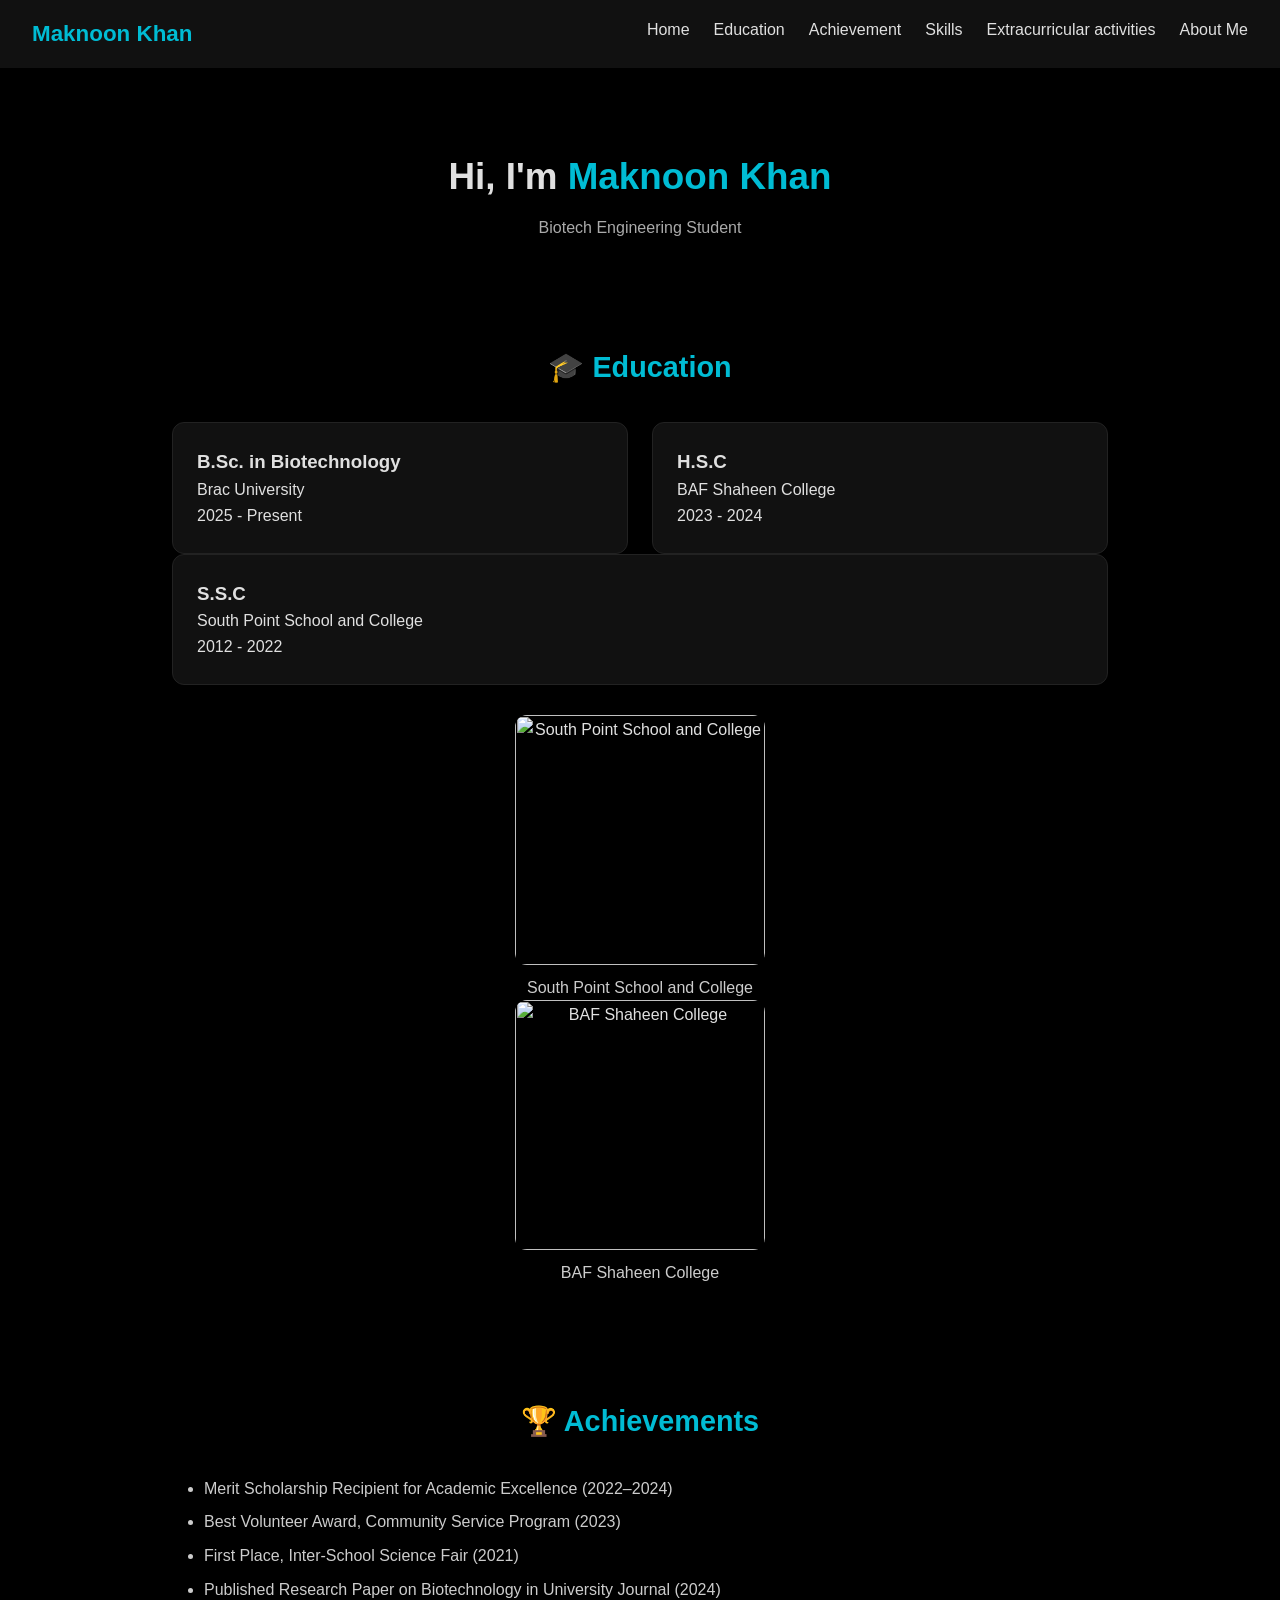
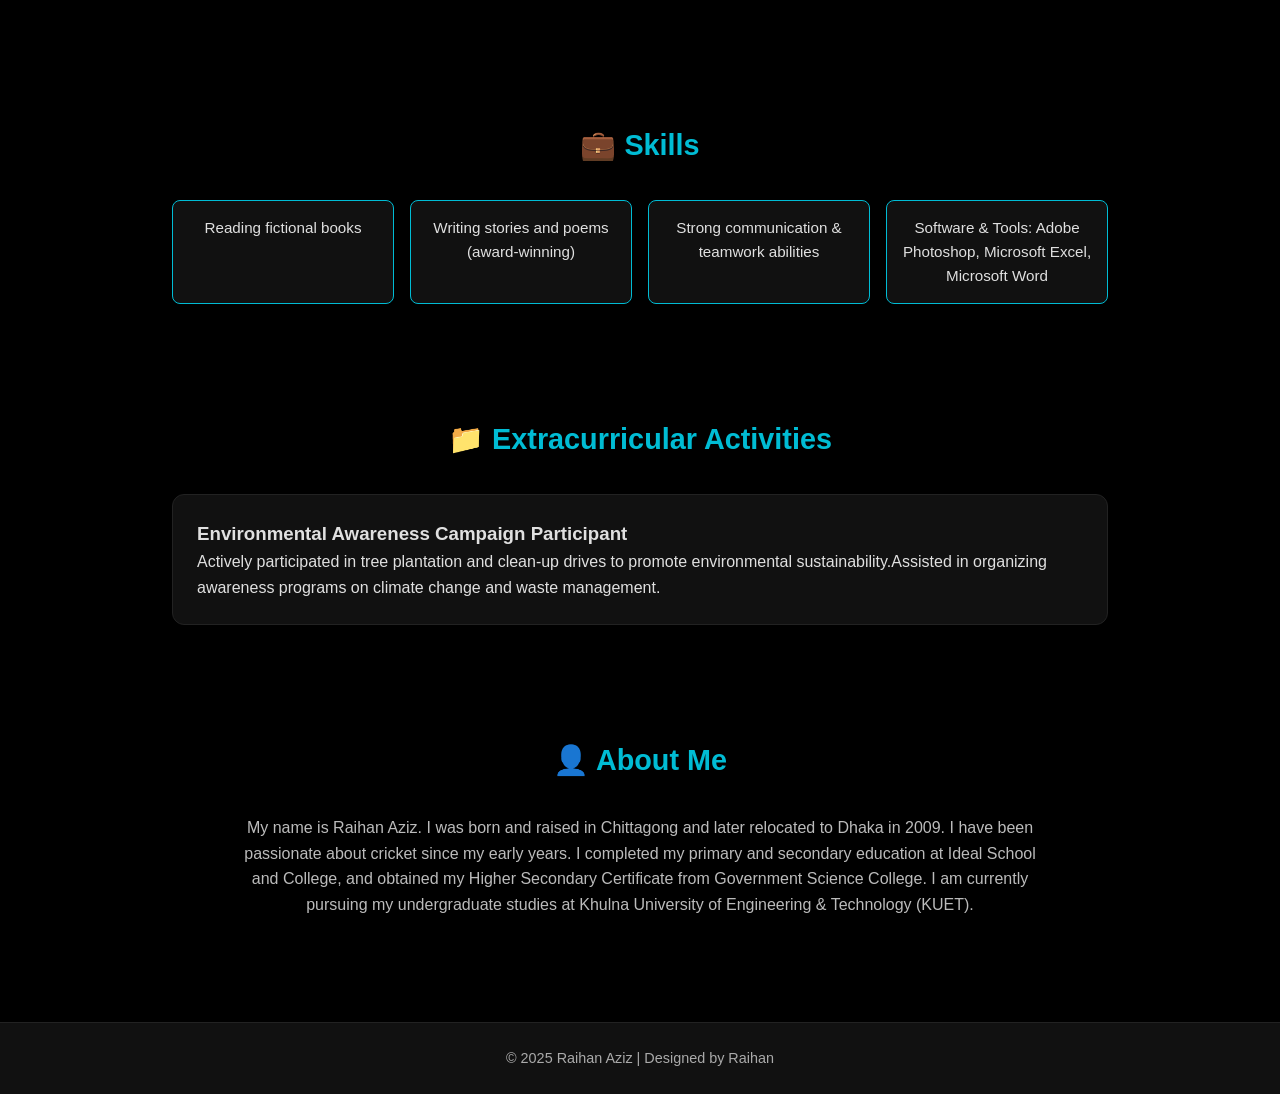
==== index.html @ 6156e7d3 "Update and rename raihan.html to index.html" ====
<html lang="en">
<head>
  <meta charset="UTF-8" />
  <meta name="viewport" content="width=device-width, initial-scale=1.0" />
  <title>Maknoon Khan - Portfolio</title>
  <link rel="stylesheet" href="style200.css" />
</head>
<body>
  <nav>
    <div class="logo">Maknoon Khan</div>
    <ul class="nav-links">
      <li><a href="#home">Home</a></li>
      <li><a href="#education">Education</a></li>
      <li><a href="#achievement">Achievement</a></li>
      <li><a href="#skills">Skills</a></li>
      <li><a href="#extracurricular activities">Extracurricular activities</a></li>
      <li><a href="#about">About Me</a></li>
    </ul>
  </nav>

  <section id="home" class="hero">

    <h1>Hi, I'm <span>Maknoon Khan</span></h1>
    <p>Biotech Engineering Student</p>
  </section>

  <section id="education" class="section">
    <h2>🎓 Education</h2>
    <div class="cards">
      <div class="card">
        <h3>B.Sc. in Biotechnology</h3>
        <p>Brac University</p>
        <p>2025 - Present</p>
      </div>
      <div class="card">
        <h3>H.S.C</h3>
        <p>BAF Shaheen College</p>
        <p>2023 - 2024</p>
      </div>
    </div>
    <div class="card">
        <h3>S.S.C</h3>
        <p>South Point School and College</p>
        <p> 2012 - 2022</p>
      </div>
    </div>
    <div class="edu-pics">
      <div class="pic-card">
        <img src="C:/Users/USER/Downloads/observerbd.com_1578768567.jpg" alt="South Point School and College" />
        <p>South Point School and College</p>
      </div>
    </div>
    <div class="pic-card">
      <img src="C:/Users/USER/Downloads/shaheen3.jpg" alt="BAF Shaheen College" />
      <p>BAF Shaheen College</p>
    </div>
  </section>

  <section id="achievement" class="section">
    <h2>🏆 Achievements</h2>
    <ul>
      <li>Merit Scholarship Recipient for Academic Excellence (2022–2024)</li>
      <li>Best Volunteer Award, Community Service Program (2023)</li>
      <li>First Place, Inter-School Science Fair (2021)</li>
      <li>Published Research Paper on Biotechnology in University Journal (2024)</li>
    </ul>
  </section>

  <section id="skills" class="section">
    <h2>💼 Skills</h2>
    <div class="skills-grid">
      <div class="skill">Reading fictional books</div>
      <div class="skill">Writing stories and poems (award-winning)
</div>
      <div class="skill">Strong communication & teamwork abilities</div>
      <div class="skill">Software & Tools: Adobe Photoshop, Microsoft Excel, Microsoft Word
</div>
    </div>
  </section>

  <section id="Extracurricular Activities" class="section">
    <h2>📁 Extracurricular Activities</h2>
    <div class="cards">
      <div class="card">
        <h3>Environmental Awareness Campaign Participant</h3>
        <p>Actively participated in tree plantation and clean-up drives to promote environmental sustainability.Assisted in organizing awareness programs on climate change and waste management.</p>
      </div>
    </div>
  </section>

  <section id="about" class="section">
    <h2>👤 About Me</h2>
    <p>
      My name is Raihan Aziz. I was born and raised in Chittagong and later relocated to Dhaka in 2009. I have been passionate about cricket since my early years. I completed my primary and secondary education at Ideal School and College, and obtained my Higher Secondary Certificate from Government Science College. I am currently pursuing my undergraduate studies at Khulna University of Engineering & Technology (KUET).
    </p>
  </section>

  <footer>
    <p>© 2025 Raihan Aziz | Designed by Raihan</p>
  </footer>
</body>

</html>
---- style200.css ----
* {
  margin: 0;
  padding: 0;
  box-sizing: border-box;
  font-family: "Poppins", sans-serif;
  scroll-behavior: smooth;
}

/* ===== Base Theme ===== */
body {
  background-color: #000;
  color: #e0e0e0;
  line-height: 1.6;
}

/* ===== Navbar ===== */
nav {
  background-color: #111;
  display: flex;
  justify-content: space-between;
  align-items: center;
  padding: 1rem 2rem;
  position: sticky;
  top: 0;
  z-index: 100;
  box-shadow: 0 2px 10px rgba(0, 0, 0, 0.6);
}

.logo {
  font-size: 1.4rem;
  font-weight: 600;
  color: #00bcd4;
}

.nav-links {
  list-style: none;
  display: flex;
  gap: 1.5rem;
}

.nav-links a {
  color: #e0e0e0;
  text-decoration: none;
  font-weight: 500;
  transition: color 0.3s ease;
}

.nav-links a:hover {
  color: #00bcd4;
}

/* ===== Hero Section ===== */
.hero {
  text-align: center;
  padding: 5rem 2rem 3rem;
}

.profile-pic {
  width: 180px;
  height: 180px;
  border-radius: 50%;
  border: 3px solid #00bcd4;
  object-fit: cover;
  filter: brightness(1.15) contrast(1.1);
  transition: all 0.3s ease;
  margin-bottom: 1rem;
}

.profile-pic:hover {
  filter: brightness(1.25) contrast(1.2) saturate(1.1);
  box-shadow: 0 0 25px #00bcd4;
}

.hero h1 {
  font-size: 2.3rem;
  margin-bottom: 0.5rem;
}

.hero span {
  color: #00bcd4;
}

.hero p {
  color: #aaa;
  max-width: 700px;
  margin: 0.5rem auto 0;
  font-size: 1rem;
}

/* ===== Section Layout ===== */
.section {
  padding: 3.5rem 2rem;
  max-width: 1000px;
  margin: 0 auto;
}

.section h2 {
  text-align: center;
  color: #00bcd4;
  margin-bottom: 2rem;
  font-size: 1.8rem;
}

/* ===== Cards (Education, Projects) ===== */
.cards {
  display: grid;
  grid-template-columns: repeat(auto-fit, minmax(260px, 1fr));
  gap: 1.5rem;
}

.card {
  background-color: #111;
  border-radius: 12px;
  padding: 1.5rem;
  transition: all 0.3s ease;
  border: 1px solid #222;
}

.card:hover {
  transform: translateY(-5px);
  box-shadow: 0 0 20px rgba(0, 188, 212, 0.4);
  border-color: #00bcd4;
}

/* ===== Achievements ===== */
ul {
  list-style: disc;
  margin-left: 2rem;
  color: #ccc;
}

li {
  margin-bottom: 0.5rem;
}

/* ===== Skills Section ===== */
.skills-grid {
  display: grid;
  grid-template-columns: repeat(auto-fit, minmax(180px, 1fr));
  gap: 1rem;
  text-align: center;
}

.skill {
  background-color: #111;
  border: 1px solid #00bcd4;
  padding: 0.9rem;
  border-radius: 8px;
  transition: all 0.3s ease;
  font-size: 0.95rem;
}

.skill:hover {
  background-color: #00bcd4;
  color: #000;
  transform: scale(1.05);
}

/* ===== About Me ===== */
#about p {
  text-align: center;
  max-width: 800px;
  margin: 0 auto;
  color: #bbb;
  font-size: 1rem;
}

/* ===== Footer ===== */
footer {
  background-color: #111;
  text-align: center;
  padding: 1.5rem 1rem;
  color: #aaa;
  margin-top: 3rem;
  font-size: 0.9rem;
  border-top: 1px solid #222;
}

footer a {
  color: #00bcd4;
  text-decoration: none;
  margin: 0 0.3rem;
}

footer a:hover {
  text-decoration: underline;
}
.edu-pics {
  display: flex;
  justify-content: center;
  gap: 40px;
  margin-top: 30px;
}

.pic-card {
  text-align: center;
}

.pic-card img {
  width: 250px;
  height: auto;
  border-radius: 12px;
  box-shadow: 0 4px 12px rgba(0, 0, 0, 0.5);
  transition: transform 0.3s;
}

.pic-card img:hover {
  transform: scale(1.05);
}

.pic-card p {
  margin-top: 10px;
  font-size: 16px;
  color: #ccc; /* light color for dark mode */
}
.activities-img {
  width: 100%;
  max-width: 200px; /* smaller size */
  height: auto;
  border-radius: 12px;
  margin: 15px auto 0 auto; /* centers the image */
  box-shadow: 0 4px 12px rgba(0, 0, 0, 0.5);
  transition: transform 0.3s;
}

.activities-img:hover {
  transform: scale(1.05);
}
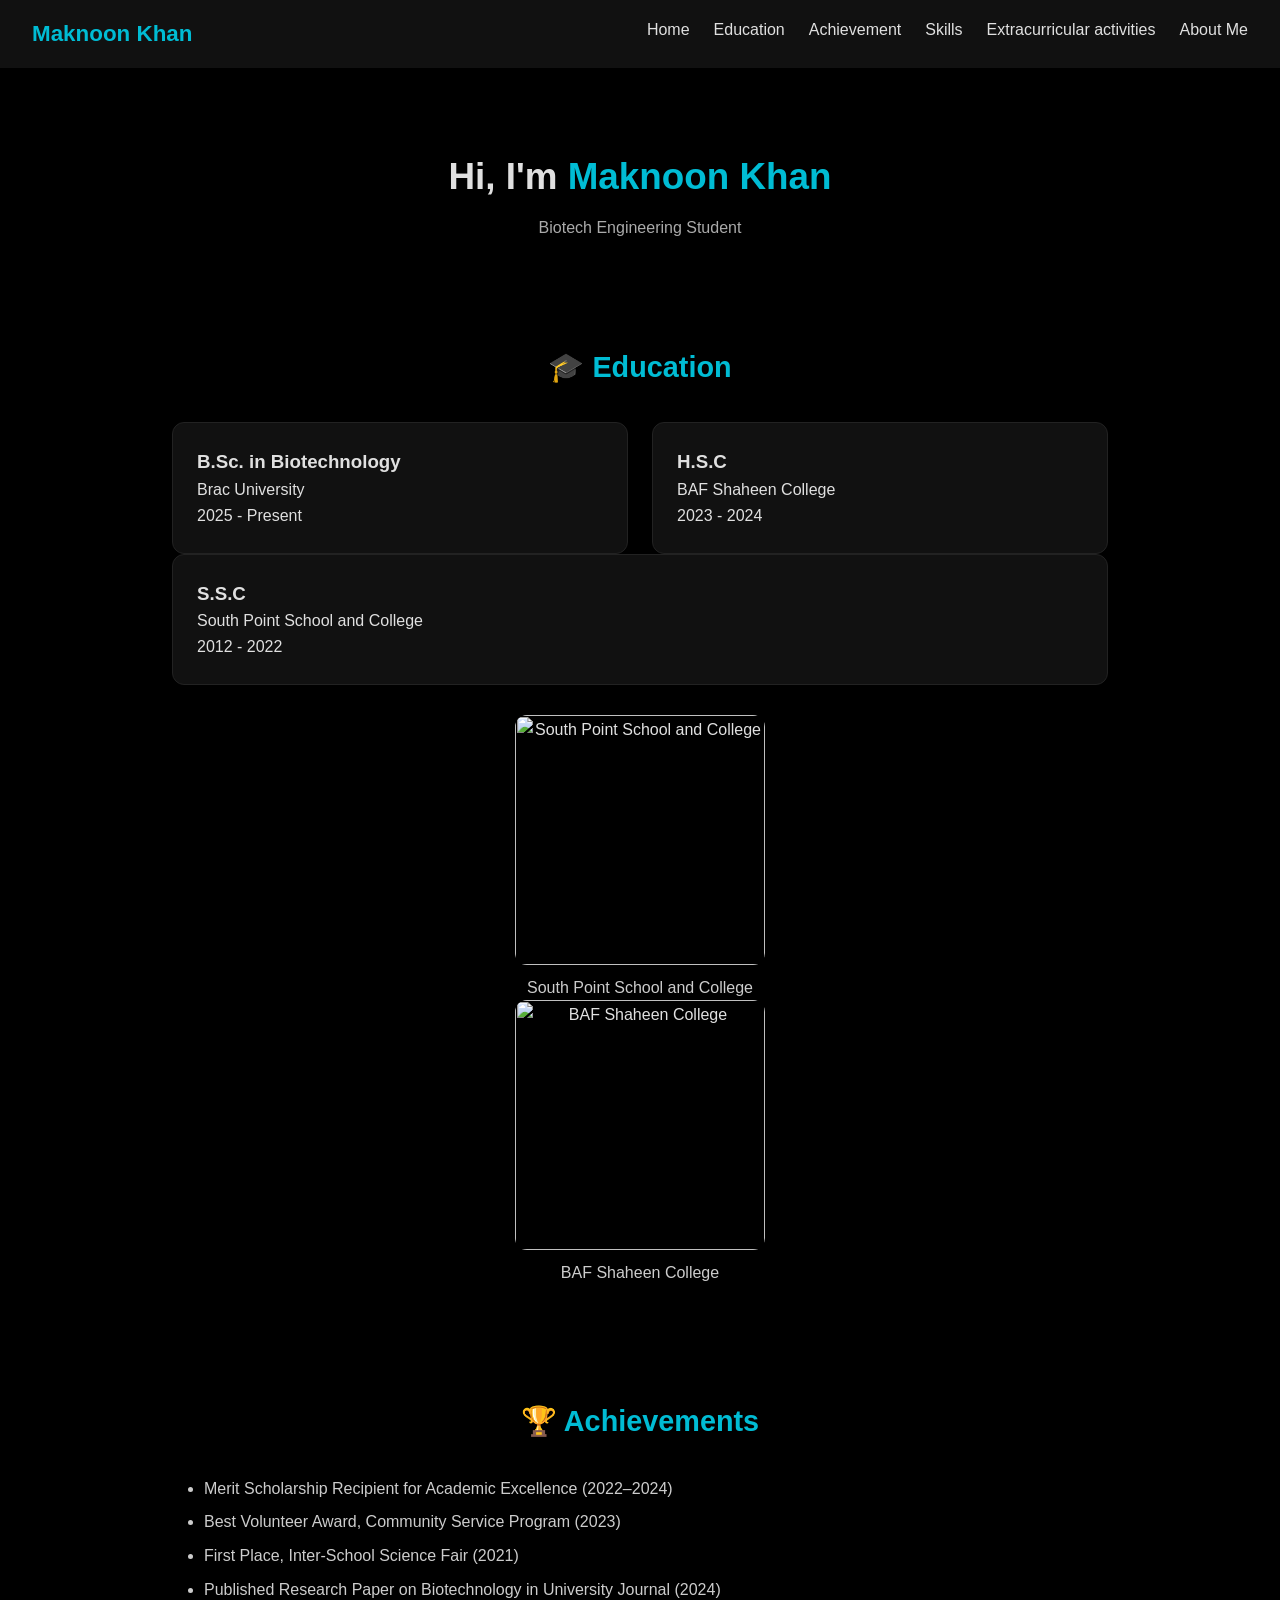
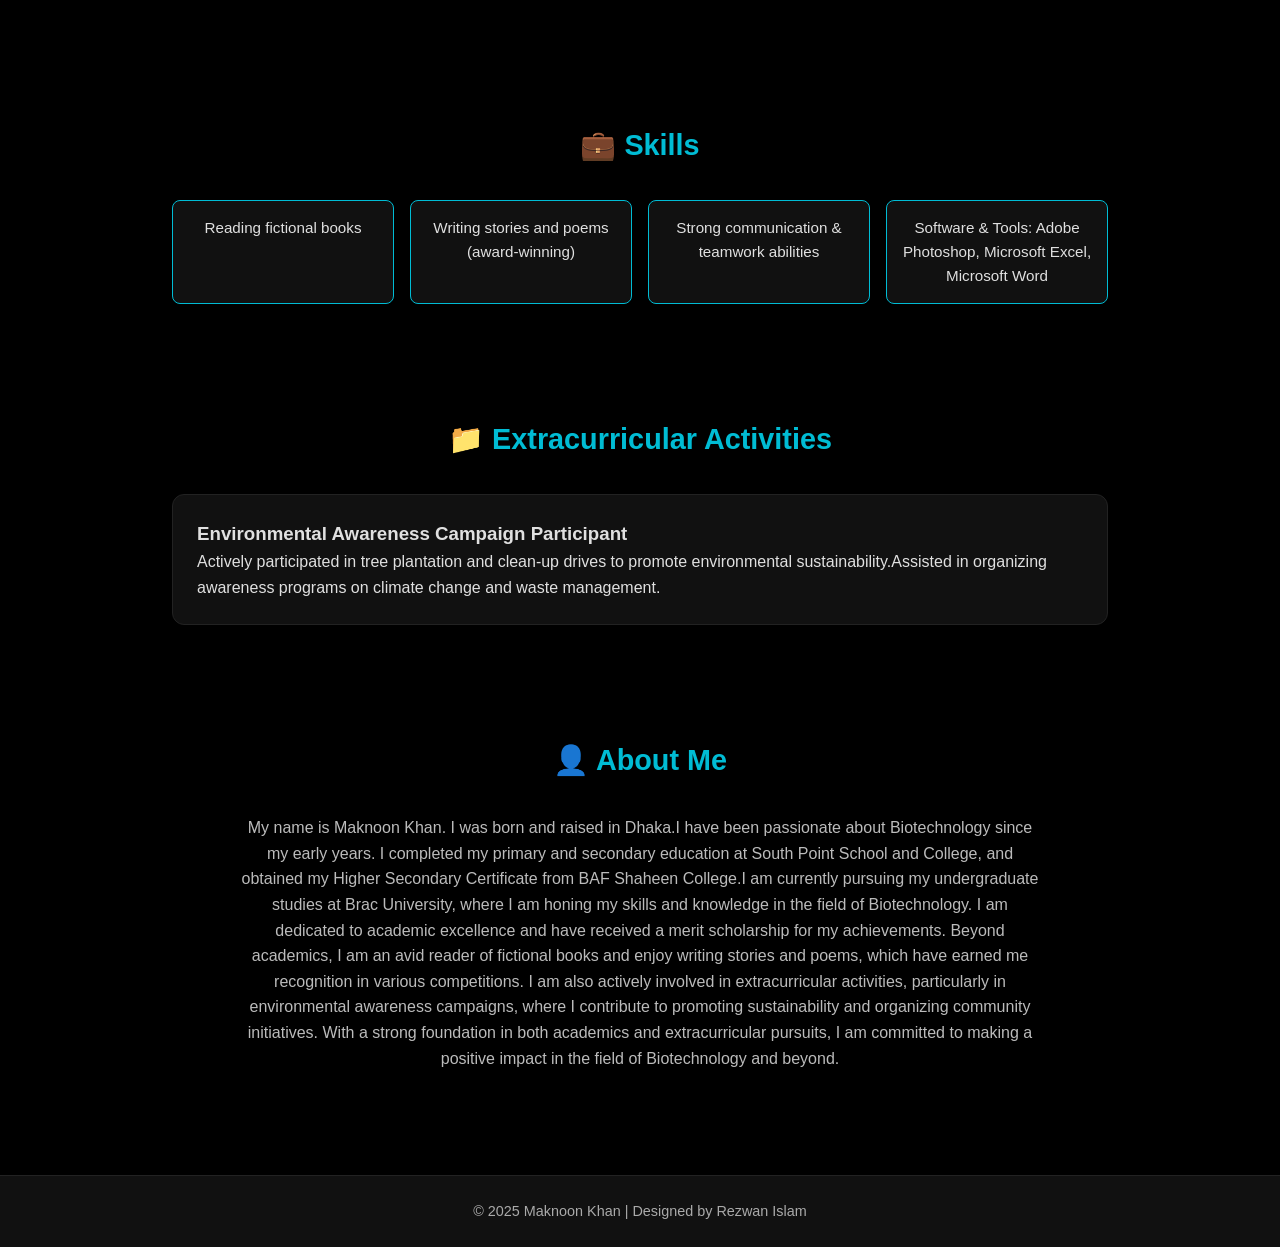
==== commit bca1a8cd: "Update and rename raihan.html to index.html" ====
--- a/index.html
+++ b/index.html
@@ -91,13 +91,12 @@
   <section id="about" class="section">
     <h2>👤 About Me</h2>
     <p>
-      My name is Raihan Aziz. I was born and raised in Chittagong and later relocated to Dhaka in 2009. I have been passionate about cricket since my early years. I completed my primary and secondary education at Ideal School and College, and obtained my Higher Secondary Certificate from Government Science College. I am currently pursuing my undergraduate studies at Khulna University of Engineering & Technology (KUET).
+      My name is Maknoon Khan. I was born and raised in Dhaka.I have been passionate about Biotechnology since my early years. I completed my primary and secondary education at South Point School and College, and obtained my Higher Secondary Certificate from BAF Shaheen College.I am currently pursuing my undergraduate studies at Brac University, where I am honing my skills and knowledge in the field of Biotechnology. I am dedicated to academic excellence and have received a merit scholarship for my achievements. Beyond academics, I am an avid reader of fictional books and enjoy writing stories and poems, which have earned me recognition in various competitions. I am also actively involved in extracurricular activities, particularly in environmental awareness campaigns, where I contribute to promoting sustainability and organizing community initiatives. With a strong foundation in both academics and extracurricular pursuits, I am committed to making a positive impact in the field of Biotechnology and beyond.
     </p>
   </section>
 
   <footer>
-    <p>© 2025 Raihan Aziz | Designed by Raihan</p>
+    <p>© 2025 Maknoon Khan | Designed by Rezwan Islam</p>
   </footer>
 </body>
-
 </html>
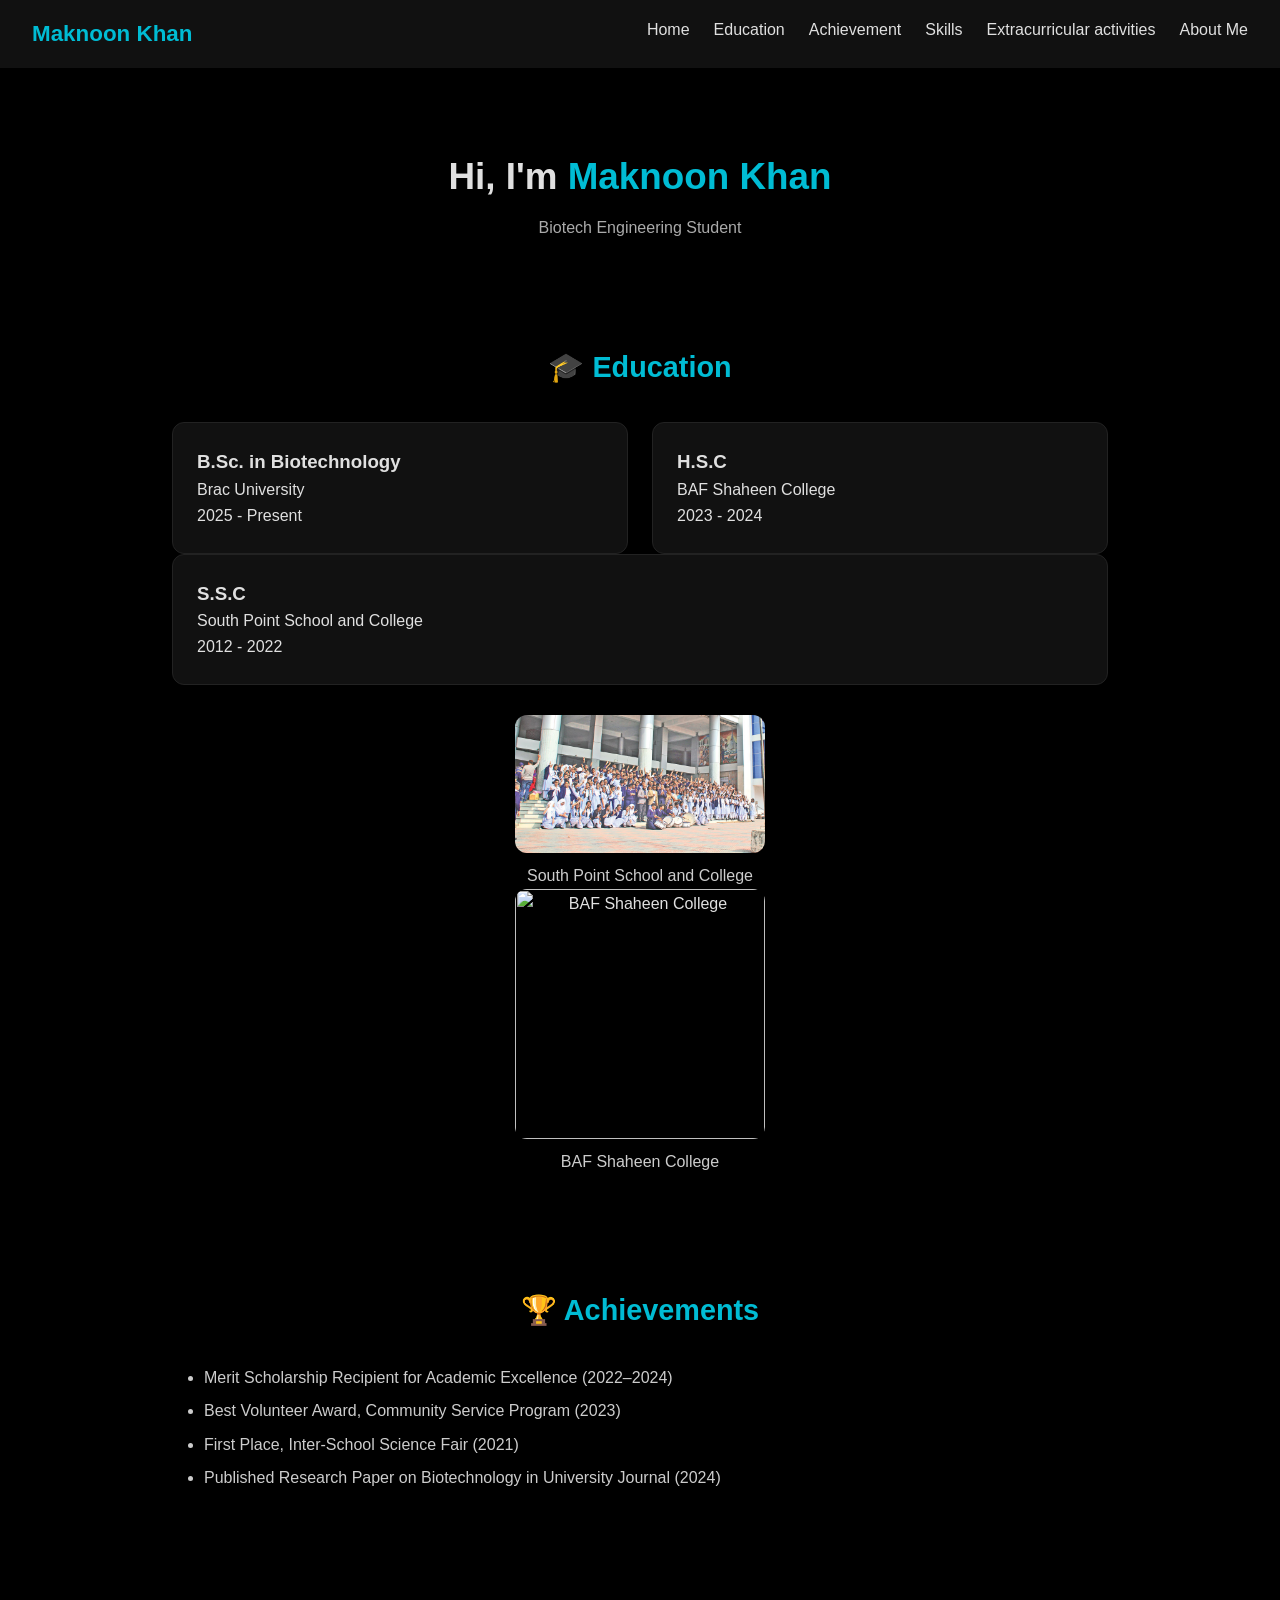
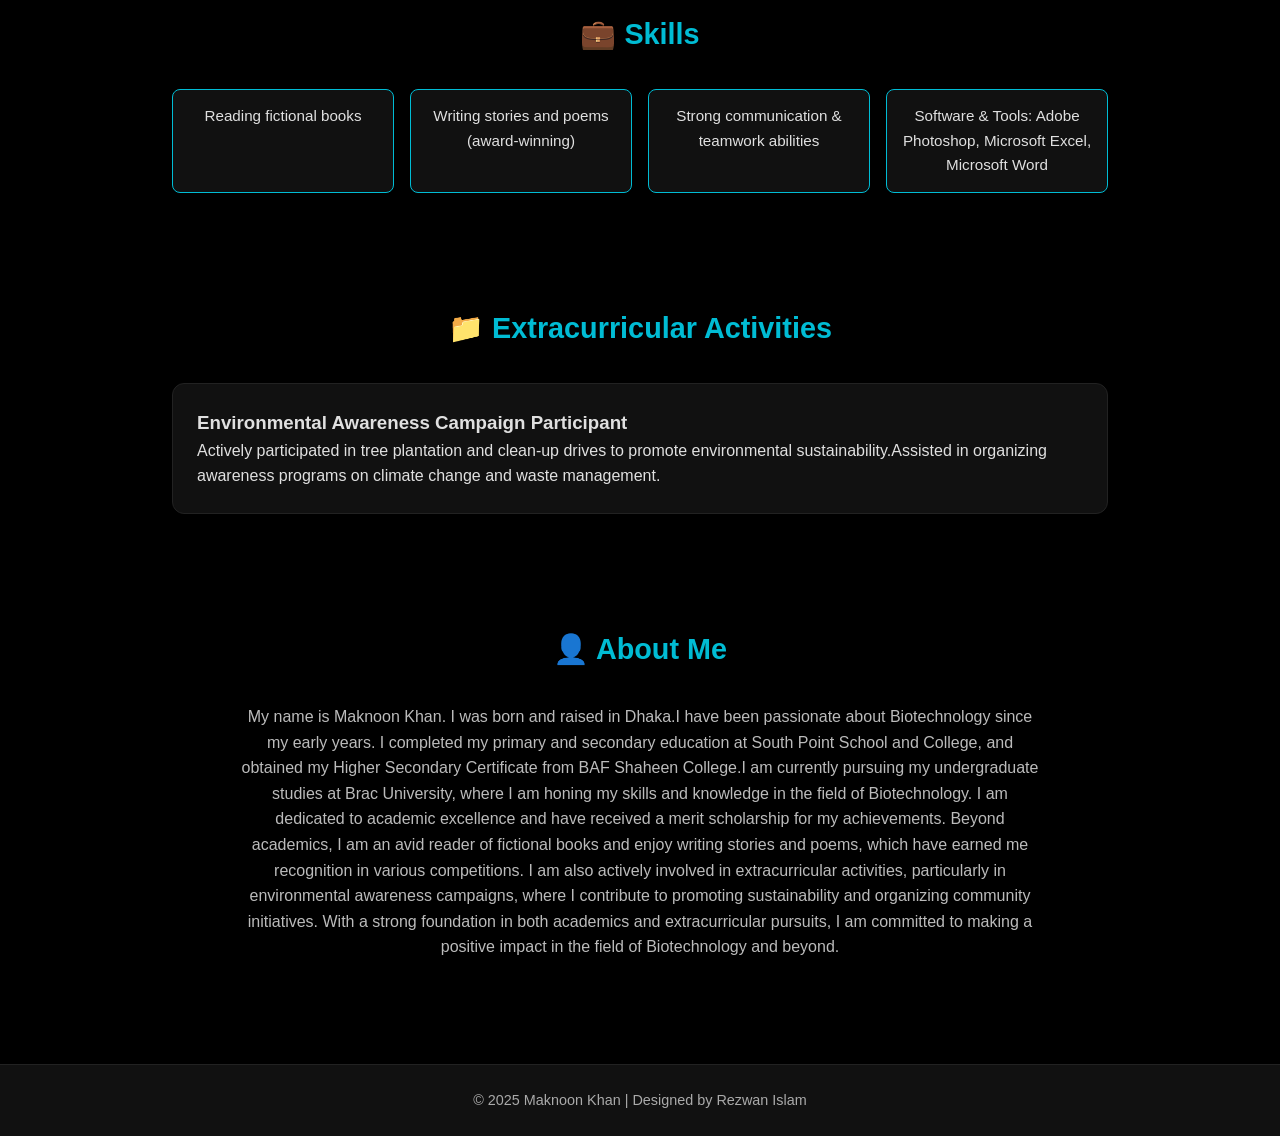
==== commit b71c2b1d: "Fix HTML formatting and update image paths" ====
--- a/index.html
+++ b/index.html
@@ -46,7 +46,7 @@
     </div>
     <div class="edu-pics">
       <div class="pic-card">
-        <img src="C:/Users/USER/Downloads/observerbd.com_1578768567.jpg" alt="South Point School and College" />
+        <img src="observerbd.com_1578768567.jpg" alt="South Point School and College" />
         <p>South Point School and College</p>
       </div>
     </div>
@@ -100,3 +100,4 @@
   </footer>
 </body>
 </html>
+
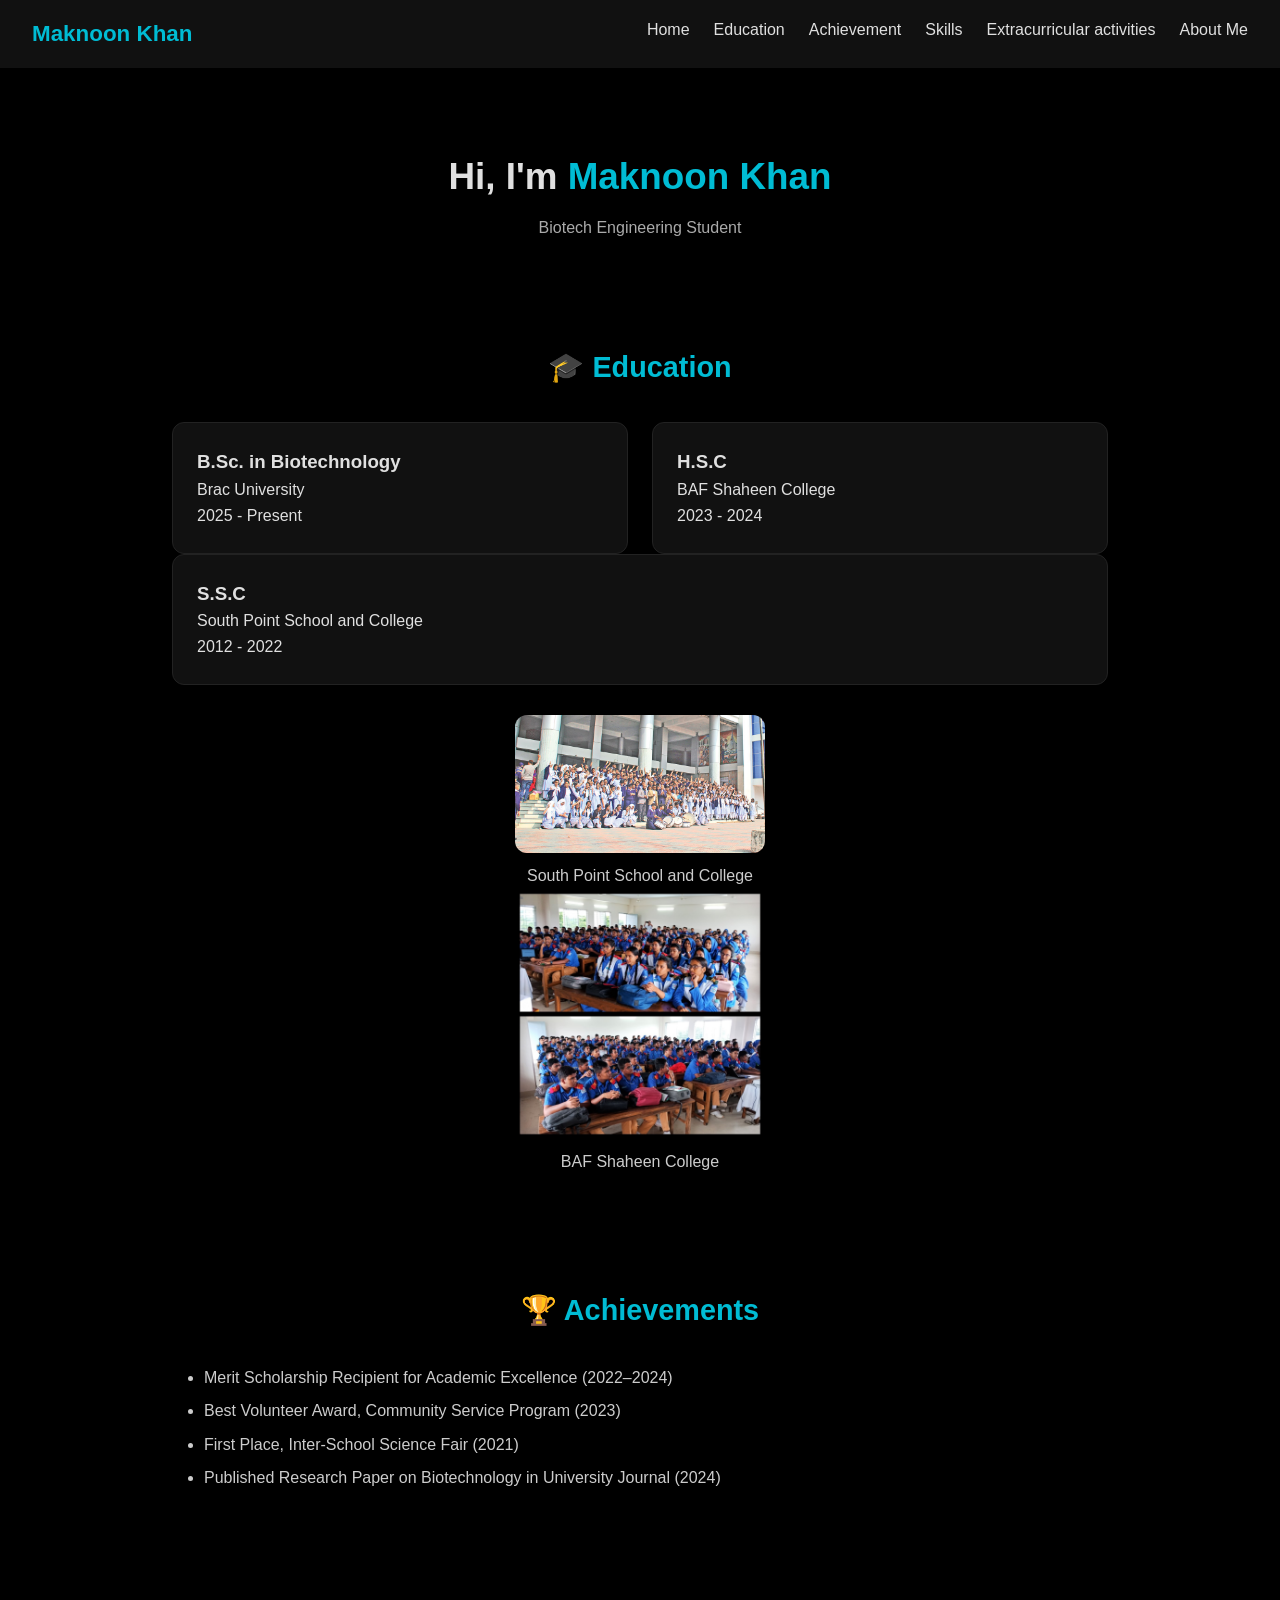
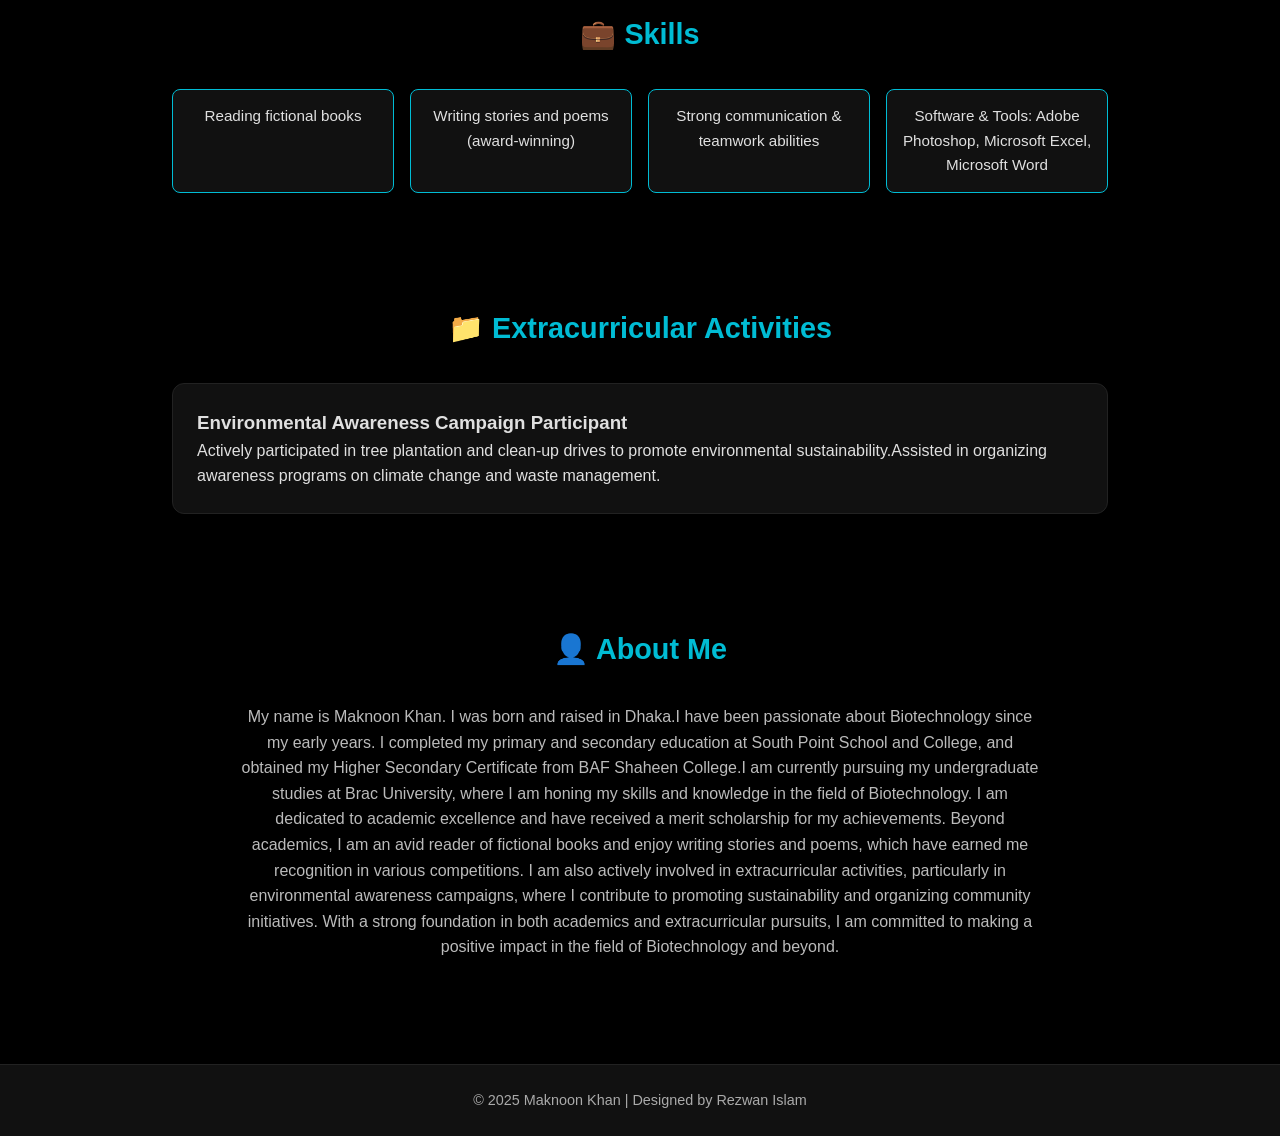
==== commit af835e6f: "Fix HTML formatting and update image paths" ====
--- a/index.html
+++ b/index.html
@@ -51,7 +51,7 @@
       </div>
     </div>
     <div class="pic-card">
-      <img src="C:/Users/USER/Downloads/shaheen3.jpg" alt="BAF Shaheen College" />
+      <img src="shaheen3.jpg" alt="BAF Shaheen College" />
       <p>BAF Shaheen College</p>
     </div>
   </section>
@@ -101,3 +101,4 @@
 </body>
 </html>
 
+
